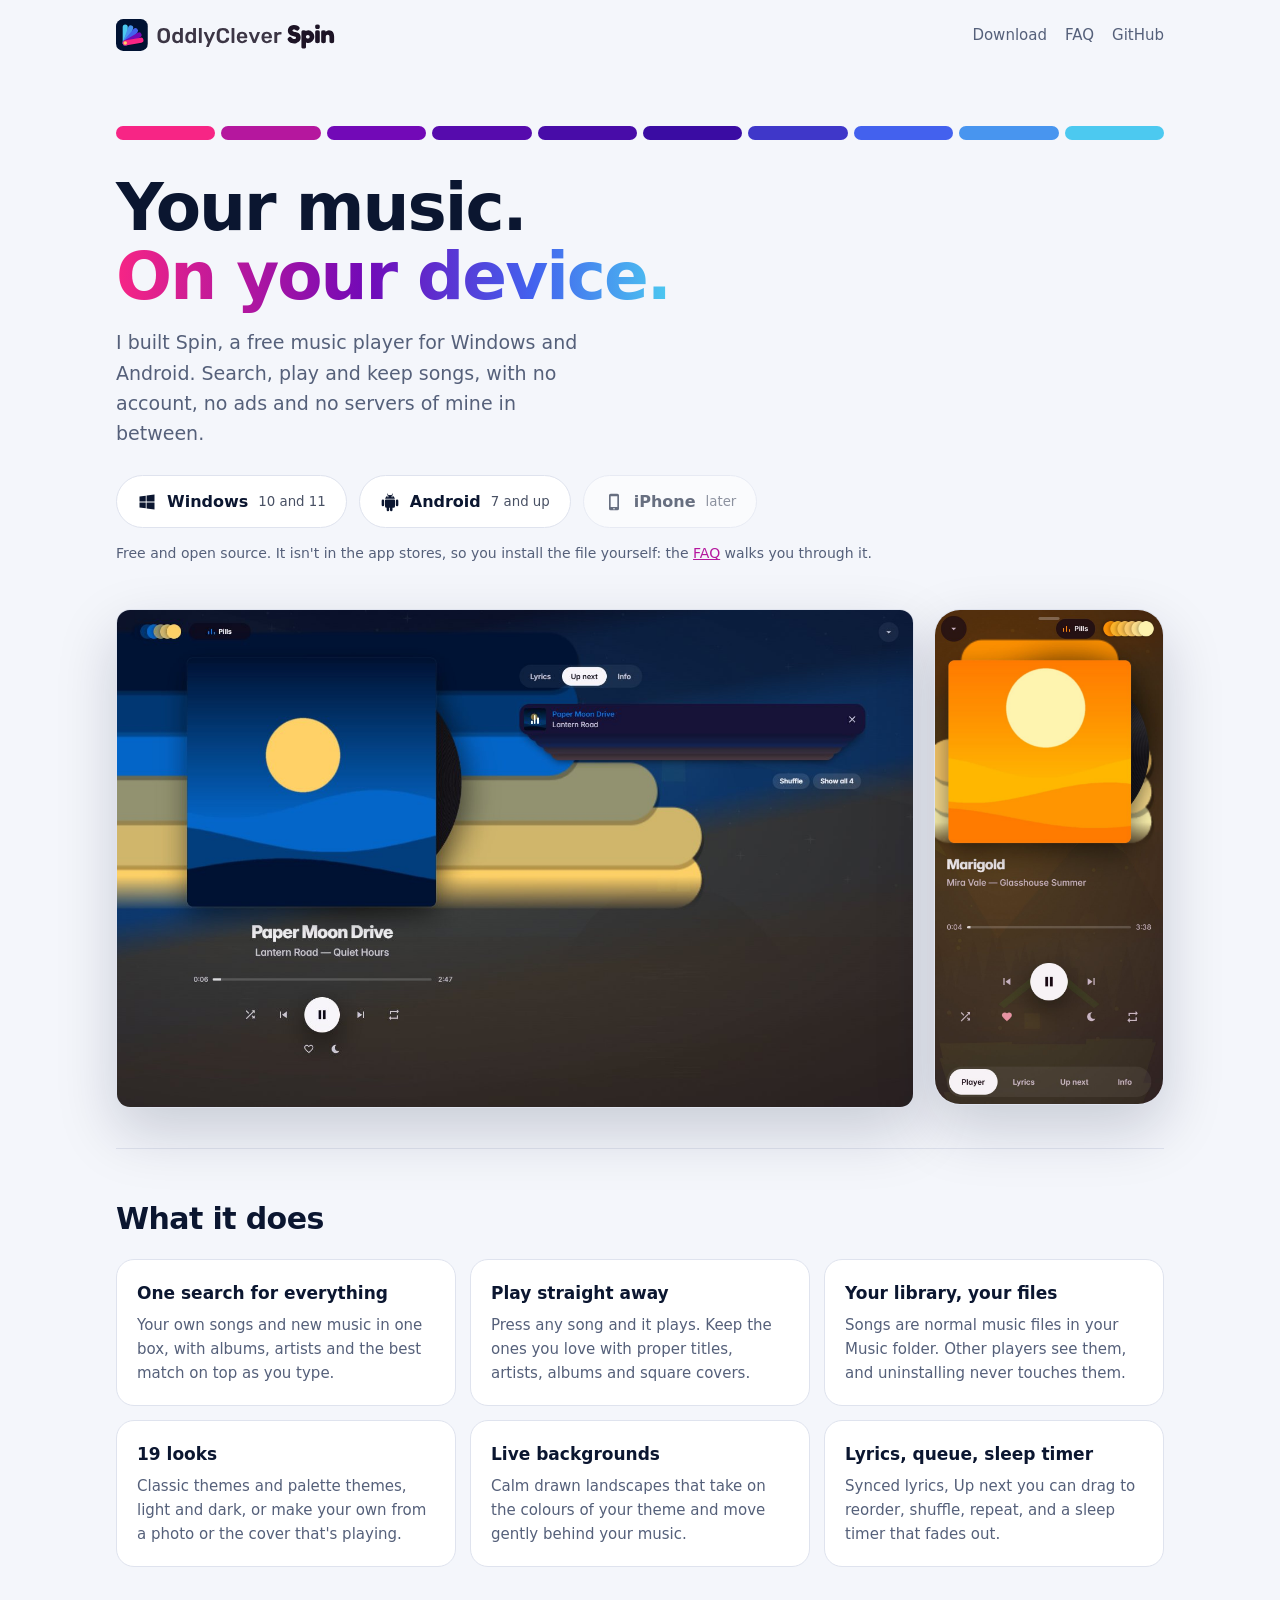
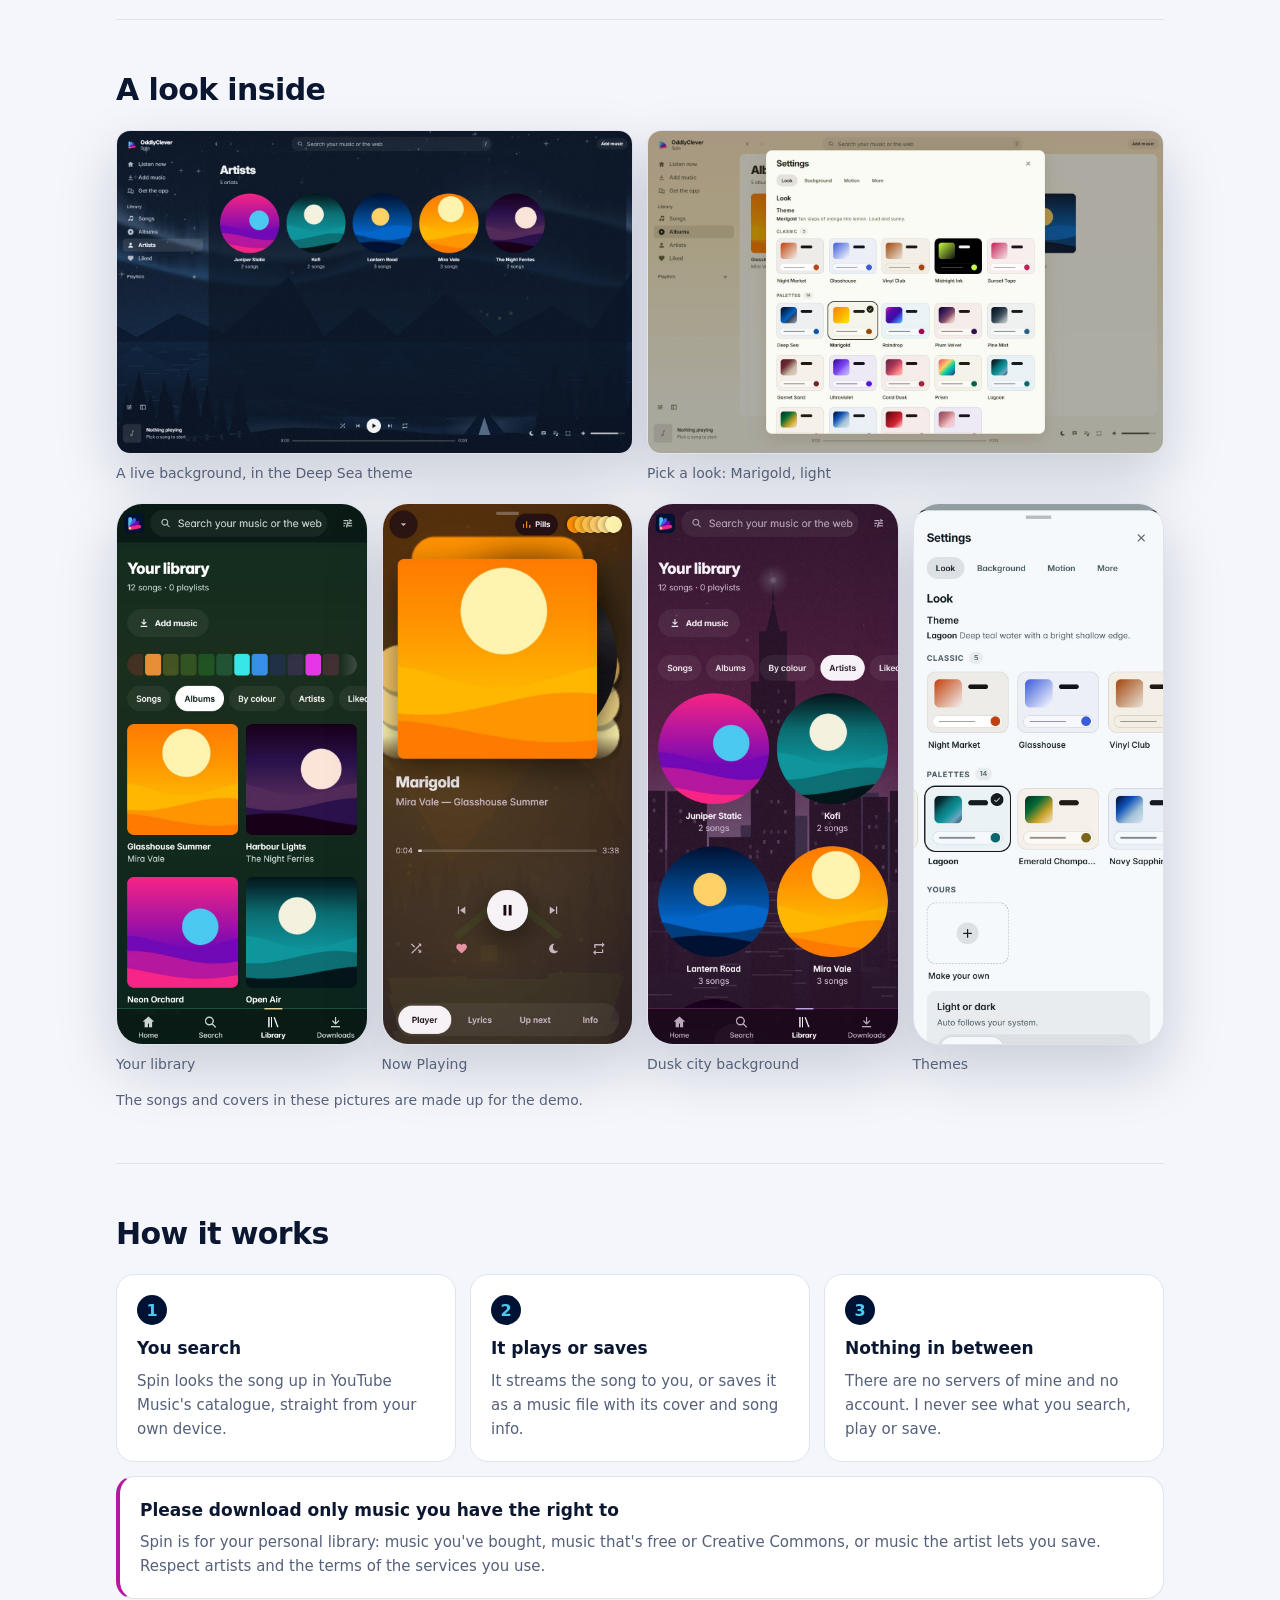
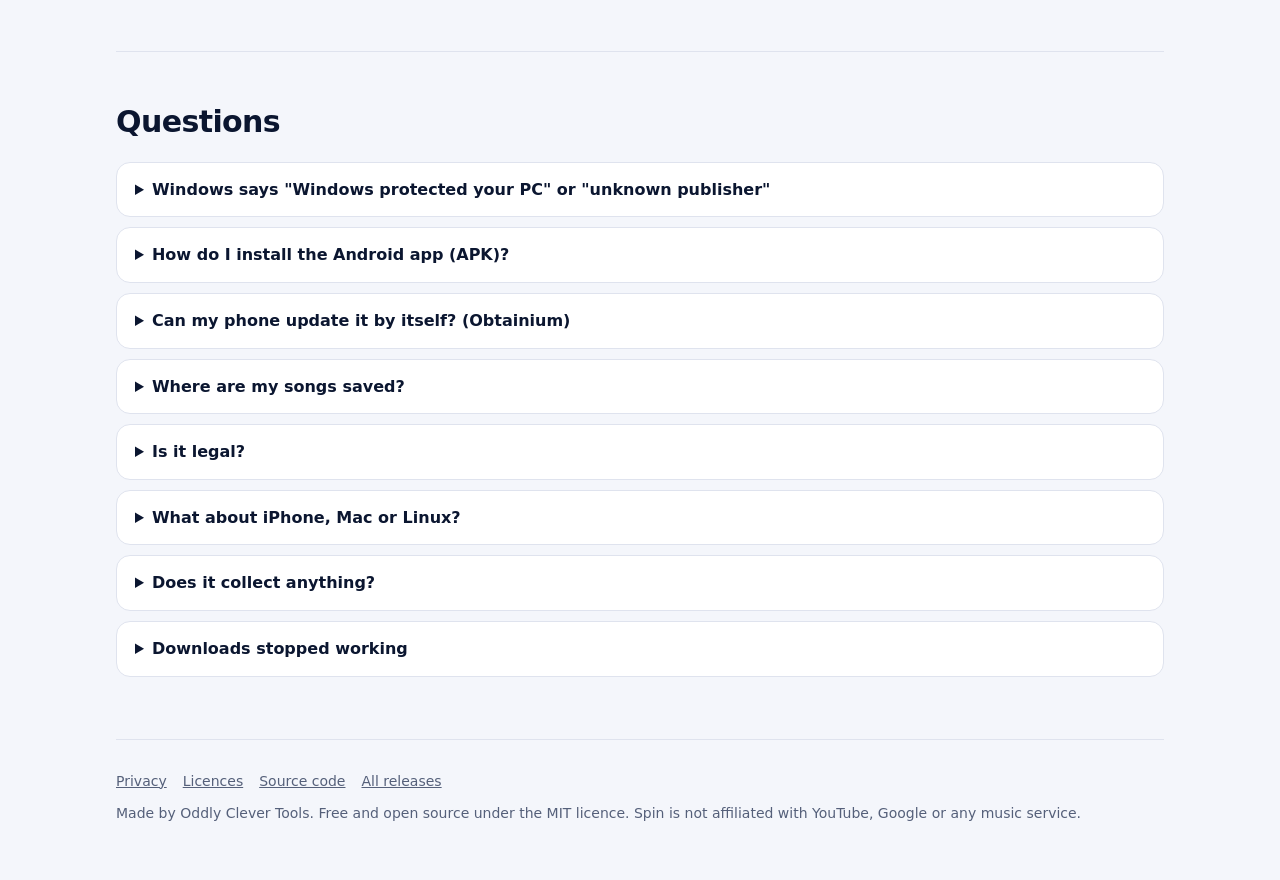
==== site/index.html @ 7689e369 "feat: OddlyClever Spin, first public release Co-Authored-By: Claude Opus 5.5 <noreply@anthropic.com>" ====
<!doctype html>
<html lang="en">
<head>
<meta charset="utf-8">
<meta name="viewport" content="width=device-width, initial-scale=1, viewport-fit=cover">
<title>OddlyClever Spin</title>
<meta name="description" content="A free music player and downloader I built for Windows and Android. No account, no ads, no servers: your music stays on your device.">
<meta name="theme-color" content="#001233">
<meta property="og:title" content="OddlyClever Spin">
<meta property="og:description" content="A free music player for Windows and Android. No account, no ads, your music on your device.">
<meta property="og:image" content="shots/desktop-now-playing.jpg">
<link rel="icon" href="assets/favicon.ico" sizes="any">
<link rel="icon" href="assets/icon-rounded.svg" type="image/svg+xml">
<link rel="apple-touch-icon" href="assets/apple-touch-icon.png">
<link rel="stylesheet" href="style.css">
</head>
<body>
<div class="wrap">
  <header class="top">
    <a href="./" aria-label="OddlyClever Spin home">
      <img class="wm-light" src="assets/wordmark-inline-light.svg" alt="OddlyClever Spin" width="224" height="34">
      <img class="wm-dark" src="assets/wordmark-inline-dark.svg" alt="OddlyClever Spin" width="224" height="34">
    </a>
    <nav><a href="#download">Download</a><a href="#faq">FAQ</a><a class="opt" href="https://github.com/oddlyclevertools/oddlyclever-spin">GitHub</a></nav>
  </header>

  <div class="hero" id="download">
    <div class="ramp" aria-hidden="true"><i style="background:#f72585"></i><i style="background:#b5179e"></i><i style="background:#7209b7"></i><i style="background:#560bad"></i><i style="background:#480ca8"></i><i style="background:#3a0ca3"></i><i style="background:#3f37c9"></i><i style="background:#4361ee"></i><i style="background:#4895ef"></i><i style="background:#4cc9f0"></i></div>
    <h1>Your music.<br><em>On your device.</em></h1>
    <p class="lead">I built Spin, a free music player for Windows and Android. Search, play and keep songs, with no account, no ads and no servers of mine in between.</p>
    <div class="btns" id="btns">
      <a class="btn" id="dlWin" href="https://github.com/oddlyclevertools/oddlyclever-spin/releases/latest">
        <svg viewBox="0 0 24 24" aria-hidden="true"><path d="M3 5.5 10.5 4.4v7.1H3zm8.5-1.2L21 3v8.5h-9.5zM3 12.5h7.5v7.1L3 18.5zm8.5 0H21V21l-9.5-1.3z"/></svg>
        Windows <small id="szWin">10 and 11</small></a>
      <a class="btn" id="dlApk" href="https://github.com/oddlyclevertools/oddlyclever-spin/releases/latest">
        <svg viewBox="0 0 24 24" aria-hidden="true"><path d="M7 9h10a1 1 0 0 1 1 1v7a2 2 0 0 1-2 2h-1v2.5a1.5 1.5 0 0 1-3 0V19h-1v2.5a1.5 1.5 0 0 1-3 0V19H8a2 2 0 0 1-2-2v-7a1 1 0 0 1 1-1zm-3.5 0A1.5 1.5 0 0 1 5 10.5v5a1.5 1.5 0 0 1-3 0v-5A1.5 1.5 0 0 1 3.5 9zm17 0a1.5 1.5 0 0 1 1.5 1.5v5a1.5 1.5 0 0 1-3 0v-5A1.5 1.5 0 0 1 20.5 9zM15.6 2.2l-1.1 1.9A5.5 5.5 0 0 1 17.9 8H6.1a5.5 5.5 0 0 1 3.4-3.9L8.4 2.2l.6-.4 1.2 2a5.6 5.6 0 0 1 3.6 0l1.2-2zM9.5 6.3a.7.7 0 1 0 0-1.4.7.7 0 0 0 0 1.4zm5 0a.7.7 0 1 0 0-1.4.7.7 0 0 0 0 1.4z"/></svg>
        Android <small id="szApk">7 and up</small></a>
      <span class="btn later" id="dlIos" aria-disabled="true">
        <svg viewBox="0 0 24 24" aria-hidden="true"><path d="M8 2h8a2 2 0 0 1 2 2v16a2 2 0 0 1-2 2H8a2 2 0 0 1-2-2V4a2 2 0 0 1 2-2zm0 3v13h8V5zm4 14.2a.9.9 0 1 0 0 1.8.9.9 0 0 0 0-1.8z"/></svg>
        iPhone <small>later</small></span>
    </div>
    <p class="note" id="dlNote">Free and open source. It isn't in the app stores, so you install the file yourself: the <a href="#faq">FAQ</a> walks you through it.</p>

    <div class="shots">
      <img class="shot" src="shots/desktop-now-playing.jpg" alt="Spin on Windows: Now Playing with a big cover, controls and the up next list" width="1440" height="900">
      <img class="shot phone" src="shots/phone-now-playing.jpg" alt="Spin on Android: the full-screen player" width="780" height="1688" loading="lazy">
    </div>
  </div>

  <section>
    <h2>What it does</h2>
    <div class="grid">
      <div class="card"><h3>One search for everything</h3><p>Your own songs and new music in one box, with albums, artists and the best match on top as you type.</p></div>
      <div class="card"><h3>Play straight away</h3><p>Press any song and it plays. Keep the ones you love with proper titles, artists, albums and square covers.</p></div>
      <div class="card"><h3>Your library, your files</h3><p>Songs are normal music files in your Music folder. Other players see them, and uninstalling never touches them.</p></div>
      <div class="card"><h3>19 looks</h3><p>Classic themes and palette themes, light and dark, or make your own from a photo or the cover that's playing.</p></div>
      <div class="card"><h3>Live backgrounds</h3><p>Calm drawn landscapes that take on the colours of your theme and move gently behind your music.</p></div>
      <div class="card"><h3>Lyrics, queue, sleep timer</h3><p>Synced lyrics, Up next you can drag to reorder, shuffle, repeat, and a sleep timer that fades out.</p></div>
    </div>
  </section>

  <section>
    <h2>A look inside</h2>
    <div class="gallery wide">
      <figure><img class="shot" src="shots/desktop-live-background.jpg" alt="Artists page over the Aurora lake live background" width="1440" height="900" loading="lazy"><figcaption>A live background, in the Deep Sea theme</figcaption></figure>
      <figure><img class="shot" src="shots/desktop-themes.jpg" alt="The theme picker in Settings, Marigold light" width="1440" height="900" loading="lazy"><figcaption>Pick a look: Marigold, light</figcaption></figure>
    </div>
    <div class="gallery">
      <figure><img class="shot phone" src="shots/phone-albums.jpg" alt="Library albums on a phone" width="780" height="1688" loading="lazy"><figcaption>Your library</figcaption></figure>
      <figure><img class="shot phone" src="shots/phone-now-playing.jpg" alt="Now Playing on a phone" width="780" height="1688" loading="lazy"><figcaption>Now Playing</figcaption></figure>
      <figure><img class="shot phone" src="shots/phone-live-background.jpg" alt="Artists over the Dusk city background on a phone" width="780" height="1688" loading="lazy"><figcaption>Dusk city background</figcaption></figure>
      <figure><img class="shot phone" src="shots/phone-themes.jpg" alt="Theme picker on a phone, Lagoon light" width="780" height="1688" loading="lazy"><figcaption>Themes</figcaption></figure>
    </div>
    <p class="note">The songs and covers in these pictures are made up for the demo.</p>
  </section>

  <section>
    <h2>How it works</h2>
    <div class="how">
      <div class="card"><h3>You search</h3><p>Spin looks the song up in YouTube Music's catalogue, straight from your own device.</p></div>
      <div class="card"><h3>It plays or saves</h3><p>It streams the song to you, or saves it as a music file with its cover and song info.</p></div>
      <div class="card"><h3>Nothing in between</h3><p>There are no servers of mine and no account. I never see what you search, play or save.</p></div>
    </div>
    <div class="card rights" style="margin-top:14px"><h3>Please download only music you have the right to</h3><p>Spin is for your personal library: music you've bought, music that's free or Creative Commons, or music the artist lets you save. Respect artists and the terms of the services you use.</p></div>
  </section>

  <section id="faq">
    <h2>Questions</h2>
    <details><summary>Windows says "Windows protected your PC" or "unknown publisher"</summary>
      <p>The installer isn't code-signed yet, so Windows SmartScreen doesn't know it. Click <b>More info</b>, then <b>Run anyway</b>. It installs just for you, so it doesn't ask for admin rights.</p>
      <p>You can check the file first: each release lists its SHA-256 checksum in <code>SHA256SUMS.txt</code>, and PowerShell shows yours with <code>Get-FileHash .\OddlyCleverSpin-Setup-*.exe</code>.</p></details>
    <details><summary>How do I install the Android app (APK)?</summary>
      <ol><li>Tap <b>Android</b> above to download the APK.</li>
        <li>Open it from your notifications or the Files app. If Android asks, allow your browser to <b>install unknown apps</b>, then go back.</li>
        <li>Tap <b>Install</b>. If Play Protect warns you, tap <b>More details</b>, then <b>Install anyway</b>.</li>
        <li>To update later, install the new APK over the old one. Your songs and settings stay.</li></ol></details>
    <details><summary>Can my phone update it by itself? (Obtainium)</summary>
      <p><a href="https://github.com/ImranR98/Obtainium">Obtainium</a> is a free Android app that installs apps from their release pages and keeps them updated.</p>
      <ol><li>Install Obtainium.</li>
        <li>On your phone, tap <a href="obtainium://add/https://github.com/oddlyclevertools/oddlyclever-spin">Add Spin to Obtainium</a>. Or open Obtainium, tap <b>Add app</b> and paste <code>https://github.com/oddlyclevertools/oddlyclever-spin</code>.</li>
        <li>Tap <b>Add</b>, then <b>Install</b>. Obtainium tells you when a new version is out.</li></ol></details>
    <details><summary>Where are my songs saved?</summary>
      <p><b>Windows:</b> in <code>Music\OddlyClever Music</code> in your user folder.</p>
      <p><b>Android:</b> in your phone's <b>Music</b> folder, so they show in Files and other music players.</p>
      <p>Uninstalling Spin never deletes your songs.</p></details>
    <details><summary>Is it legal?</summary>
      <p>Spin is a player for your personal library, and how you use it is up to you. Saving music you've bought, free and Creative Commons music, or music the artist allows is fine. Most services' terms don't allow downloading everything else, so please download only music you have the right to, for your own personal use. Spin is not made by or connected to YouTube or Google.</p></details>
    <details><summary>What about iPhone, Mac or Linux?</summary>
      <p>Not yet. Windows and Android come first. An iPhone version needs a computer and weekly re-signing to install, so I'm keeping it for later.</p></details>
    <details><summary>Does it collect anything?</summary>
      <p>No. No account, no ads, no analytics, no crash tracking. Read the <a href="privacy.html">privacy page</a> for exactly what it talks to and when.</p></details>
    <details><summary>Downloads stopped working</summary>
      <p>YouTube changes things every few weeks. Spin updates its download engine by itself; if it still fails, update to the newest release. Something else broken? Tell me on <a href="https://github.com/oddlyclevertools/oddlyclever-spin/issues">GitHub Issues</a>.</p></details>
  </section>

  <footer>
    <nav><a href="privacy.html">Privacy</a><a href="licences.html">Licences</a><a href="https://github.com/oddlyclevertools/oddlyclever-spin">Source code</a><a href="https://github.com/oddlyclevertools/oddlyclever-spin/releases">All releases</a></nav>
    Made by Oddly Clever Tools. Free and open source under the MIT licence. Spin is not affiliated with YouTube, Google or any music service.
  </footer>
</div>
<script>
  // Put this visitor's download first, then point the buttons at the newest release's files.
  const ua = navigator.userAgent, ios = /iPhone|iPad|iPod/.test(ua) || (/Macintosh/.test(ua) && navigator.maxTouchPoints > 1);
  const android = /Android/i.test(ua), win = /Windows/i.test(ua);
  const pick = android ? 'dlApk' : win ? 'dlWin' : null, btns = document.getElementById('btns');
  if (pick) { const b = document.getElementById(pick); b.classList.add('main'); btns.prepend(b); }
  if (ios) { btns.prepend(document.getElementById('dlIos'));
    const n = document.getElementById('dlNote'); n.classList.add('hl'); n.textContent = "Spin isn't on iPhone yet. Windows and Android come first; iPhone is planned for later."; }
  const mb = (n) => Math.round(n / 1048576) + ' MB';
  fetch('https://api.github.com/repos/oddlyclevertools/oddlyclever-spin/releases/latest')
    .then((r) => (r.ok ? r.json() : Promise.reject(r.status)))
    .then((rel) => {
      for (const a of rel.assets || []) {
        const id = /\.exe$/i.test(a.name) ? 'Win' : /\.apk$/i.test(a.name) && !/universal/i.test(a.name) ? 'Apk' : null;
        if (!id) continue;
        document.getElementById('dl' + id).href = a.browser_download_url;
        document.getElementById('sz' + id).textContent = `${rel.tag_name} · ${mb(a.size)}`;
      }
    })
    .catch(() => { /* offline or rate-limited: the buttons still open the releases page */ });
</script>
</body>
</html>
---- site/style.css ----
/* OddlyClever Spin site. Navy + the Raindrop ramp from the brand kit. No web fonts: nothing loads from other sites. */
:root {
  --bg: #f4f6fb; --panel: #ffffff; --line: #dfe3ee; --ink: #0b1630; --dim: #55607a; --accent: #b5179e; --accent-ink: #fff;
  --navy: #001233; --r: 18px; color-scheme: light;
  --ramp: #f72585, #b5179e, #7209b7, #560bad, #480ca8, #3a0ca3, #3f37c9, #4361ee, #4895ef, #4cc9f0;
}
@media (prefers-color-scheme: dark) {
  :root { --bg: #001233; --panel: #071d45; --line: #17305e; --ink: #eef2ff; --dim: #9fb0d6; --accent: #4cc9f0; --accent-ink: #001233; color-scheme: dark; }
}
* { box-sizing: border-box; }
html, body { margin: 0; background: var(--bg); color: var(--ink); overflow-x: hidden;
  font: 16px/1.6 "Segoe UI Variable", "Segoe UI", system-ui, -apple-system, Roboto, sans-serif; -webkit-font-smoothing: antialiased; }
a { color: var(--accent); }
img { max-width: 100%; height: auto; display: block; }
.wrap { max-width: 1080px; margin: 0 auto; padding: 0 16px; }
header.top { display: flex; align-items: center; justify-content: space-between; gap: 12px; padding: 18px 0; }
header.top img { height: 34px; width: auto; }
header.top nav { display: flex; gap: 18px; font-size: 15px; }
header.top nav a { color: var(--dim); text-decoration: none; }
header.top nav a:hover { color: var(--ink); }
.wm-dark { display: none; }
@media (prefers-color-scheme: dark) { .wm-light { display: none; } .wm-dark { display: block; } }

/* hero: the ramp as a soft band of pills behind the words */
.hero { position: relative; padding: 56px 0 40px; }
.ramp { display: flex; gap: 6px; height: 14px; margin-bottom: 34px; }
.ramp i { flex: 1; border-radius: 99px; }
h1 { font-size: clamp(36px, 6.4vw, 66px); line-height: 1.04; letter-spacing: -.03em; margin: 0 0 16px; font-weight: 800; }
h1 em { font-style: normal; background: linear-gradient(90deg, #f72585, #7209b7 45%, #4361ee 75%, #4cc9f0);
  -webkit-background-clip: text; background-clip: text; color: transparent; }
.lead { font-size: 19px; color: var(--dim); margin: 0 0 26px; max-width: 40ch; }
.btns { display: flex; flex-wrap: wrap; gap: 12px; align-items: center; }
.btn { display: inline-flex; align-items: center; gap: 10px; padding: 13px 20px; border-radius: 999px; font-weight: 700; text-decoration: none;
  color: var(--ink); border: 1px solid var(--line); background: var(--panel); transition: transform .15s, box-shadow .15s; }
.btn:hover { transform: translateY(-2px); box-shadow: 0 10px 26px #00123326; }
.btn.main { background: var(--accent); color: var(--accent-ink); border-color: transparent; }
.btn svg { width: 20px; height: 20px; fill: currentColor; flex: none; }
.btn small { font-weight: 500; opacity: .75; }
.btn.later { opacity: .6; cursor: default; }
.btn.later:hover { transform: none; box-shadow: none; }
.note { color: var(--dim); font-size: 14px; margin: 14px 0 0; }
.note.hl { color: var(--ink); }

.shots { display: grid; grid-template-columns: 1.6fr .462fr; gap: 20px; align-items: start; margin-top: 44px; }
.shot { border-radius: 14px; overflow: hidden; border: 1px solid var(--line); box-shadow: 0 24px 60px #0012332e; background: var(--panel); }
.shot.phone { border-radius: 26px; }
.gallery { display: grid; grid-template-columns: repeat(4, 1fr); gap: 14px; }
.gallery figure { margin: 0; }
.gallery figcaption { color: var(--dim); font-size: 14px; margin-top: 8px; }
.gallery.wide { grid-template-columns: repeat(2, 1fr); margin-bottom: 18px; }

section { padding: 52px 0; border-top: 1px solid var(--line); }
h2 { font-size: 30px; letter-spacing: -.02em; margin: 0 0 22px; line-height: 1.2; }
.grid { display: grid; grid-template-columns: repeat(3, 1fr); gap: 14px; }
.card { background: var(--panel); border: 1px solid var(--line); border-radius: var(--r); padding: 20px; }
.card h3 { margin: 0 0 6px; font-size: 17px; }
.card p { margin: 0; color: var(--dim); font-size: 15px; }
.how { display: grid; grid-template-columns: repeat(3, 1fr); gap: 14px; counter-reset: s; }
.how .card::before { counter-increment: s; content: counter(s); display: inline-grid; place-items: center; width: 30px; height: 30px;
  border-radius: 50%; background: var(--navy); color: #4cc9f0; font-weight: 800; margin-bottom: 10px; }
details { background: var(--panel); border: 1px solid var(--line); border-radius: 14px; padding: 14px 18px; margin-bottom: 10px; }
summary { font-weight: 700; cursor: pointer; }
details[open] summary { margin-bottom: 8px; }
details p, details ol, details ul { color: var(--dim); margin: 8px 0; }
details b, details strong { color: var(--ink); }
code { font-size: .92em; background: var(--line); padding: 1px 6px; border-radius: 6px; overflow-wrap: anywhere; }
.rights { border-left: 4px solid var(--accent); }

/* text pages (privacy, licences) */
.doc { max-width: 760px; padding: 24px 0 56px; }
.doc h1 { font-size: clamp(32px, 5vw, 44px); }
.doc h2 { font-size: 22px; margin: 34px 0 10px; }
.doc table { width: 100%; border-collapse: collapse; font-size: 14px; display: block; overflow-x: auto; }
.doc th, .doc td { text-align: left; padding: 8px 10px; border-bottom: 1px solid var(--line); vertical-align: top; }
.doc td { overflow-wrap: anywhere; }
.doc pre { white-space: pre-wrap; font-size: 13px; background: var(--panel); border: 1px solid var(--line); border-radius: 12px; padding: 14px; }

footer { color: var(--dim); font-size: 14px; padding: 30px 0 56px; border-top: 1px solid var(--line); }
footer nav { display: flex; flex-wrap: wrap; gap: 16px; margin-bottom: 10px; }
footer a { color: var(--dim); }

@media (max-width: 860px) {
  .shots { grid-template-columns: 1fr; }
  .shots .shot.phone { display: none; }
  .grid, .how { grid-template-columns: 1fr; }
  .gallery { grid-template-columns: repeat(2, 1fr); }
  .gallery.wide { grid-template-columns: 1fr; }
  header.top nav { gap: 12px; font-size: 14px; }
  .hero { padding-top: 28px; }
}
@media (max-width: 420px) { header.top nav .opt { display: none; } }
@media (prefers-reduced-motion: reduce) { * { transition: none !important; } }
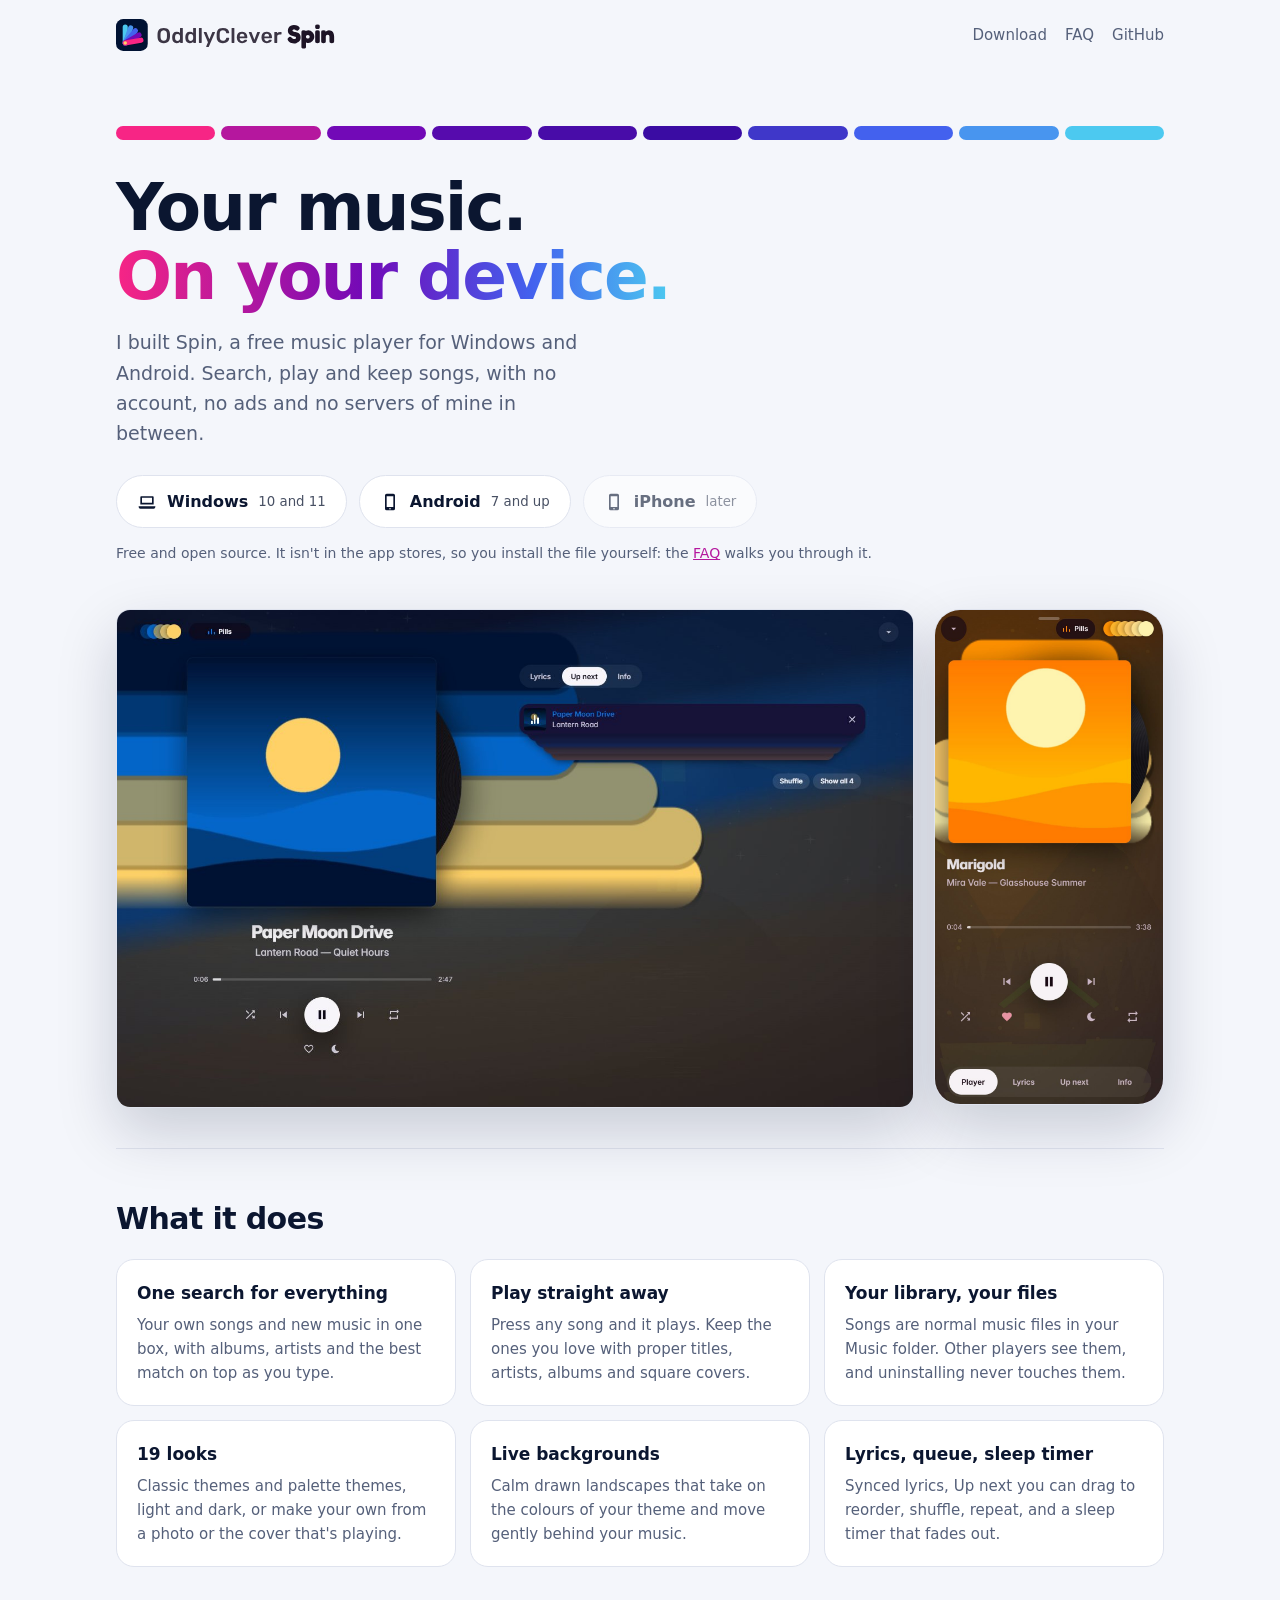
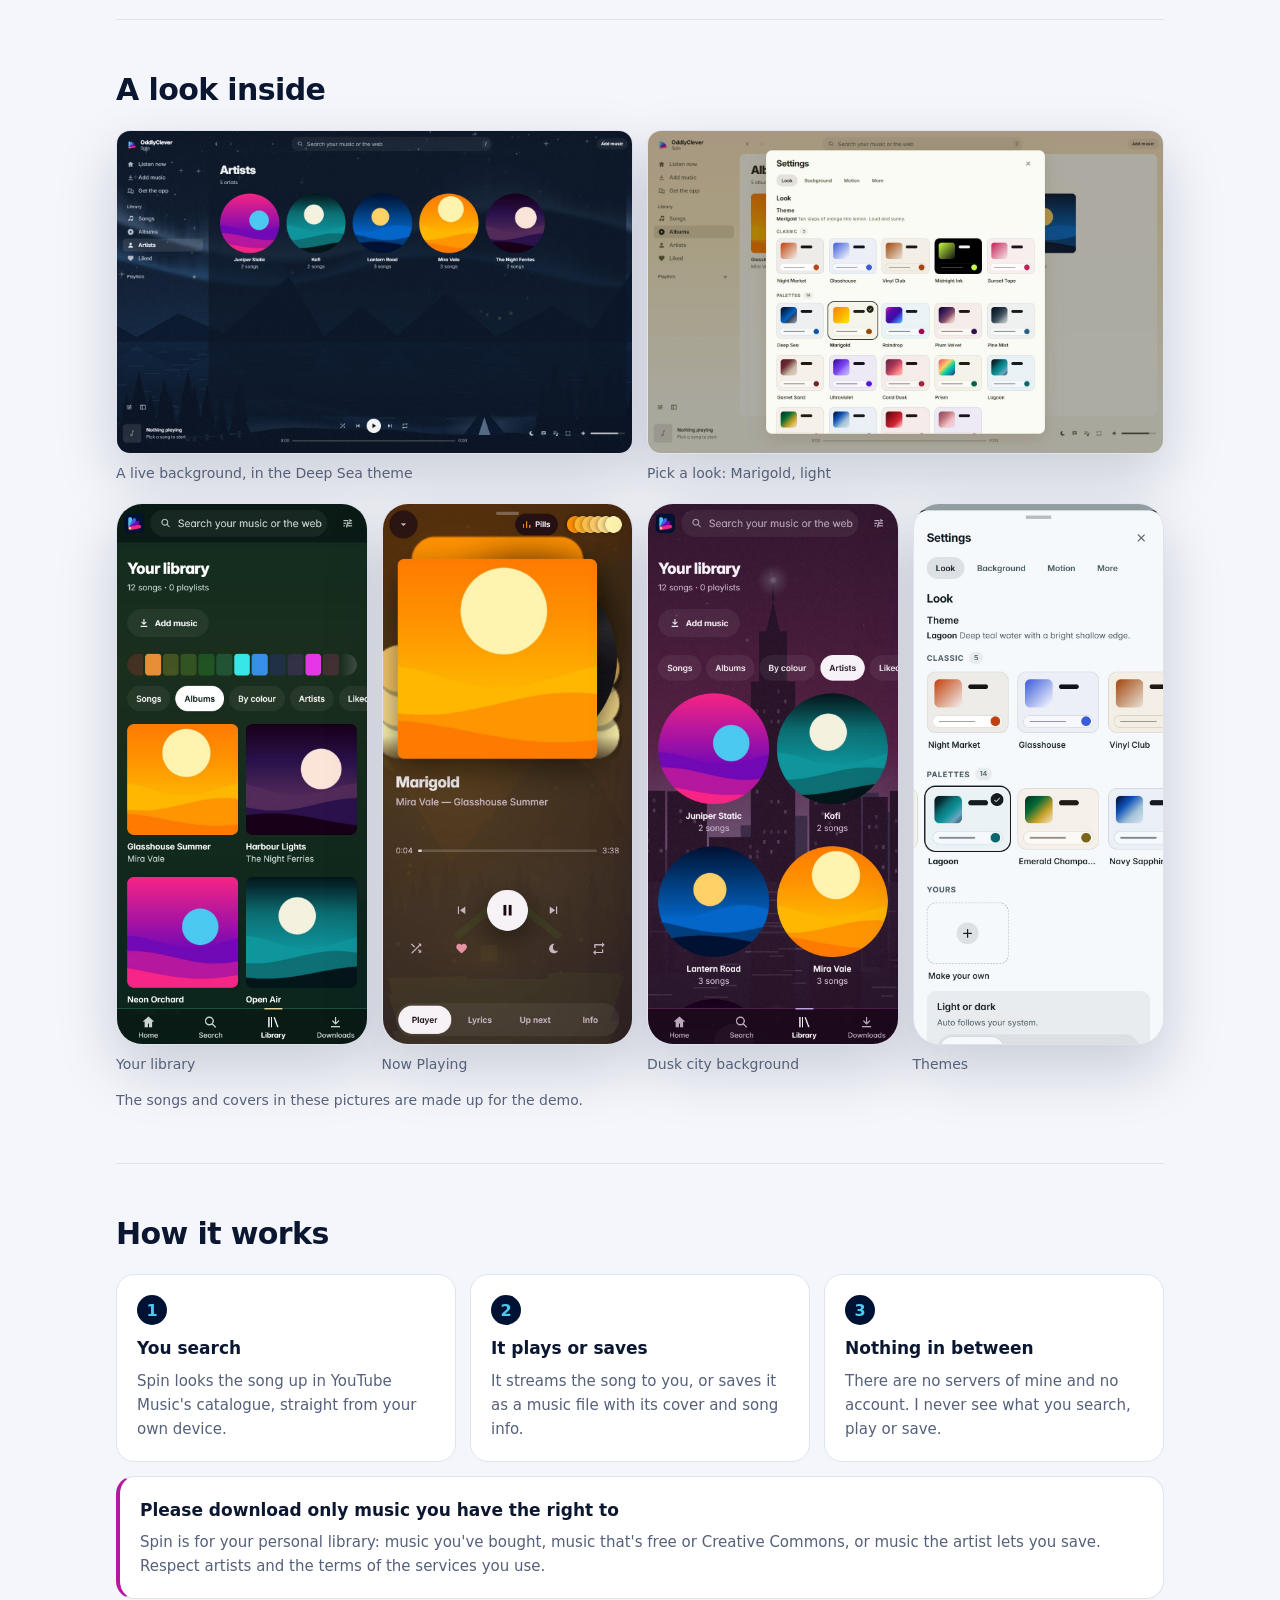
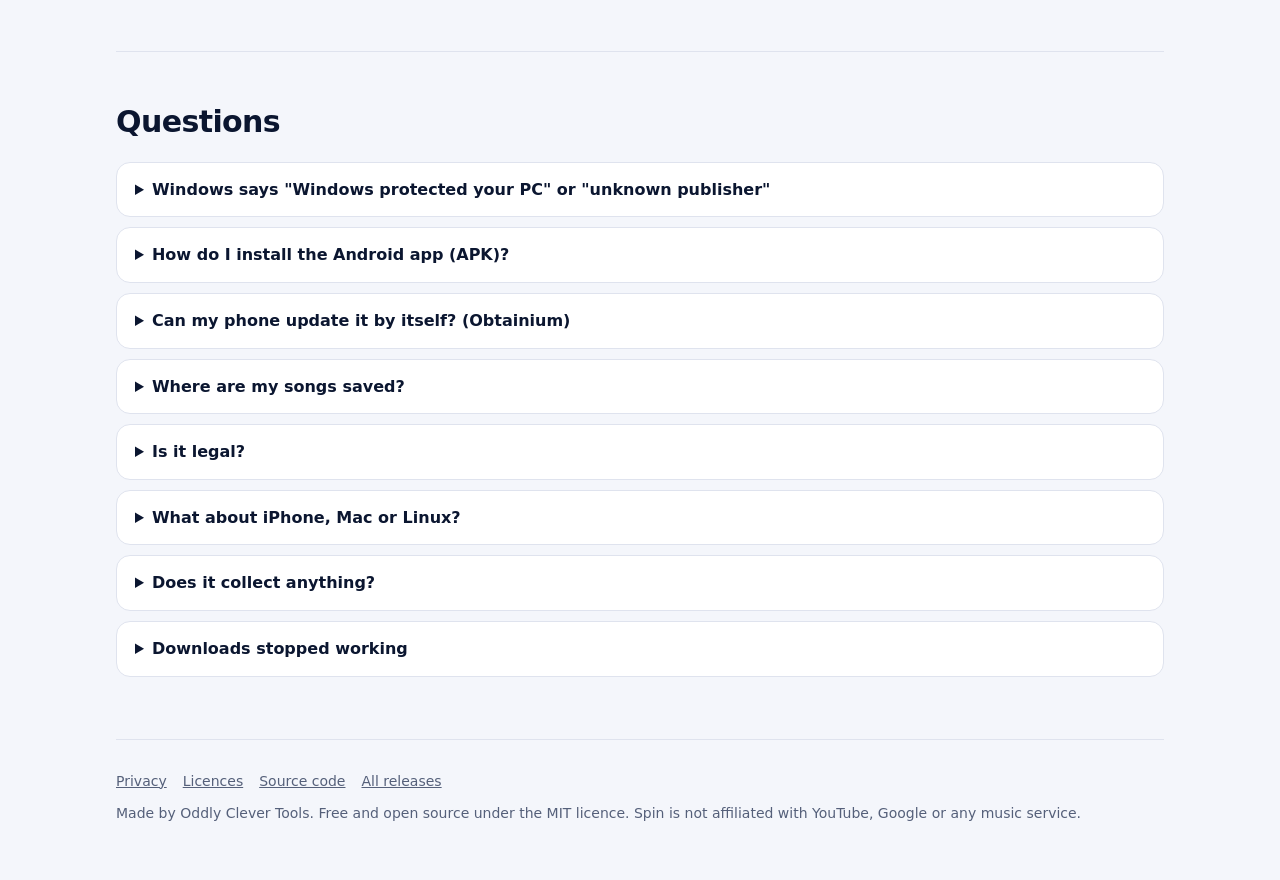
==== commit 806fadee: "fix: plain device icons on the download buttons" ====
--- a/site/index.html
+++ b/site/index.html
@@ -30,10 +30,10 @@
     <p class="lead">I built Spin, a free music player for Windows and Android. Search, play and keep songs, with no account, no ads and no servers of mine in between.</p>
     <div class="btns" id="btns">
       <a class="btn" id="dlWin" href="https://github.com/oddlyclevertools/oddlyclever-spin/releases/latest">
-        <svg viewBox="0 0 24 24" aria-hidden="true"><path d="M3 5.5 10.5 4.4v7.1H3zm8.5-1.2L21 3v8.5h-9.5zM3 12.5h7.5v7.1L3 18.5zm8.5 0H21V21l-9.5-1.3z"/></svg>
+        <svg viewBox="0 0 24 24" aria-hidden="true"><path d="M5 5h14a1 1 0 0 1 1 1v9H4V6a1 1 0 0 1 1-1zm1 2v6h12V7zM2 17h20v1a2 2 0 0 1-2 2H4a2 2 0 0 1-2-2z"/></svg>
         Windows <small id="szWin">10 and 11</small></a>
       <a class="btn" id="dlApk" href="https://github.com/oddlyclevertools/oddlyclever-spin/releases/latest">
-        <svg viewBox="0 0 24 24" aria-hidden="true"><path d="M7 9h10a1 1 0 0 1 1 1v7a2 2 0 0 1-2 2h-1v2.5a1.5 1.5 0 0 1-3 0V19h-1v2.5a1.5 1.5 0 0 1-3 0V19H8a2 2 0 0 1-2-2v-7a1 1 0 0 1 1-1zm-3.5 0A1.5 1.5 0 0 1 5 10.5v5a1.5 1.5 0 0 1-3 0v-5A1.5 1.5 0 0 1 3.5 9zm17 0a1.5 1.5 0 0 1 1.5 1.5v5a1.5 1.5 0 0 1-3 0v-5A1.5 1.5 0 0 1 20.5 9zM15.6 2.2l-1.1 1.9A5.5 5.5 0 0 1 17.9 8H6.1a5.5 5.5 0 0 1 3.4-3.9L8.4 2.2l.6-.4 1.2 2a5.6 5.6 0 0 1 3.6 0l1.2-2zM9.5 6.3a.7.7 0 1 0 0-1.4.7.7 0 0 0 0 1.4zm5 0a.7.7 0 1 0 0-1.4.7.7 0 0 0 0 1.4z"/></svg>
+        <svg viewBox="0 0 24 24" aria-hidden="true"><path d="M8 2h8a2 2 0 0 1 2 2v16a2 2 0 0 1-2 2H8a2 2 0 0 1-2-2V4a2 2 0 0 1 2-2zm0 3v13h8V5zm4 14.2a.9.9 0 1 0 0 1.8.9.9 0 0 0 0-1.8z"/></svg>
         Android <small id="szApk">7 and up</small></a>
       <span class="btn later" id="dlIos" aria-disabled="true">
         <svg viewBox="0 0 24 24" aria-hidden="true"><path d="M8 2h8a2 2 0 0 1 2 2v16a2 2 0 0 1-2 2H8a2 2 0 0 1-2-2V4a2 2 0 0 1 2-2zm0 3v13h8V5zm4 14.2a.9.9 0 1 0 0 1.8.9.9 0 0 0 0-1.8z"/></svg>
